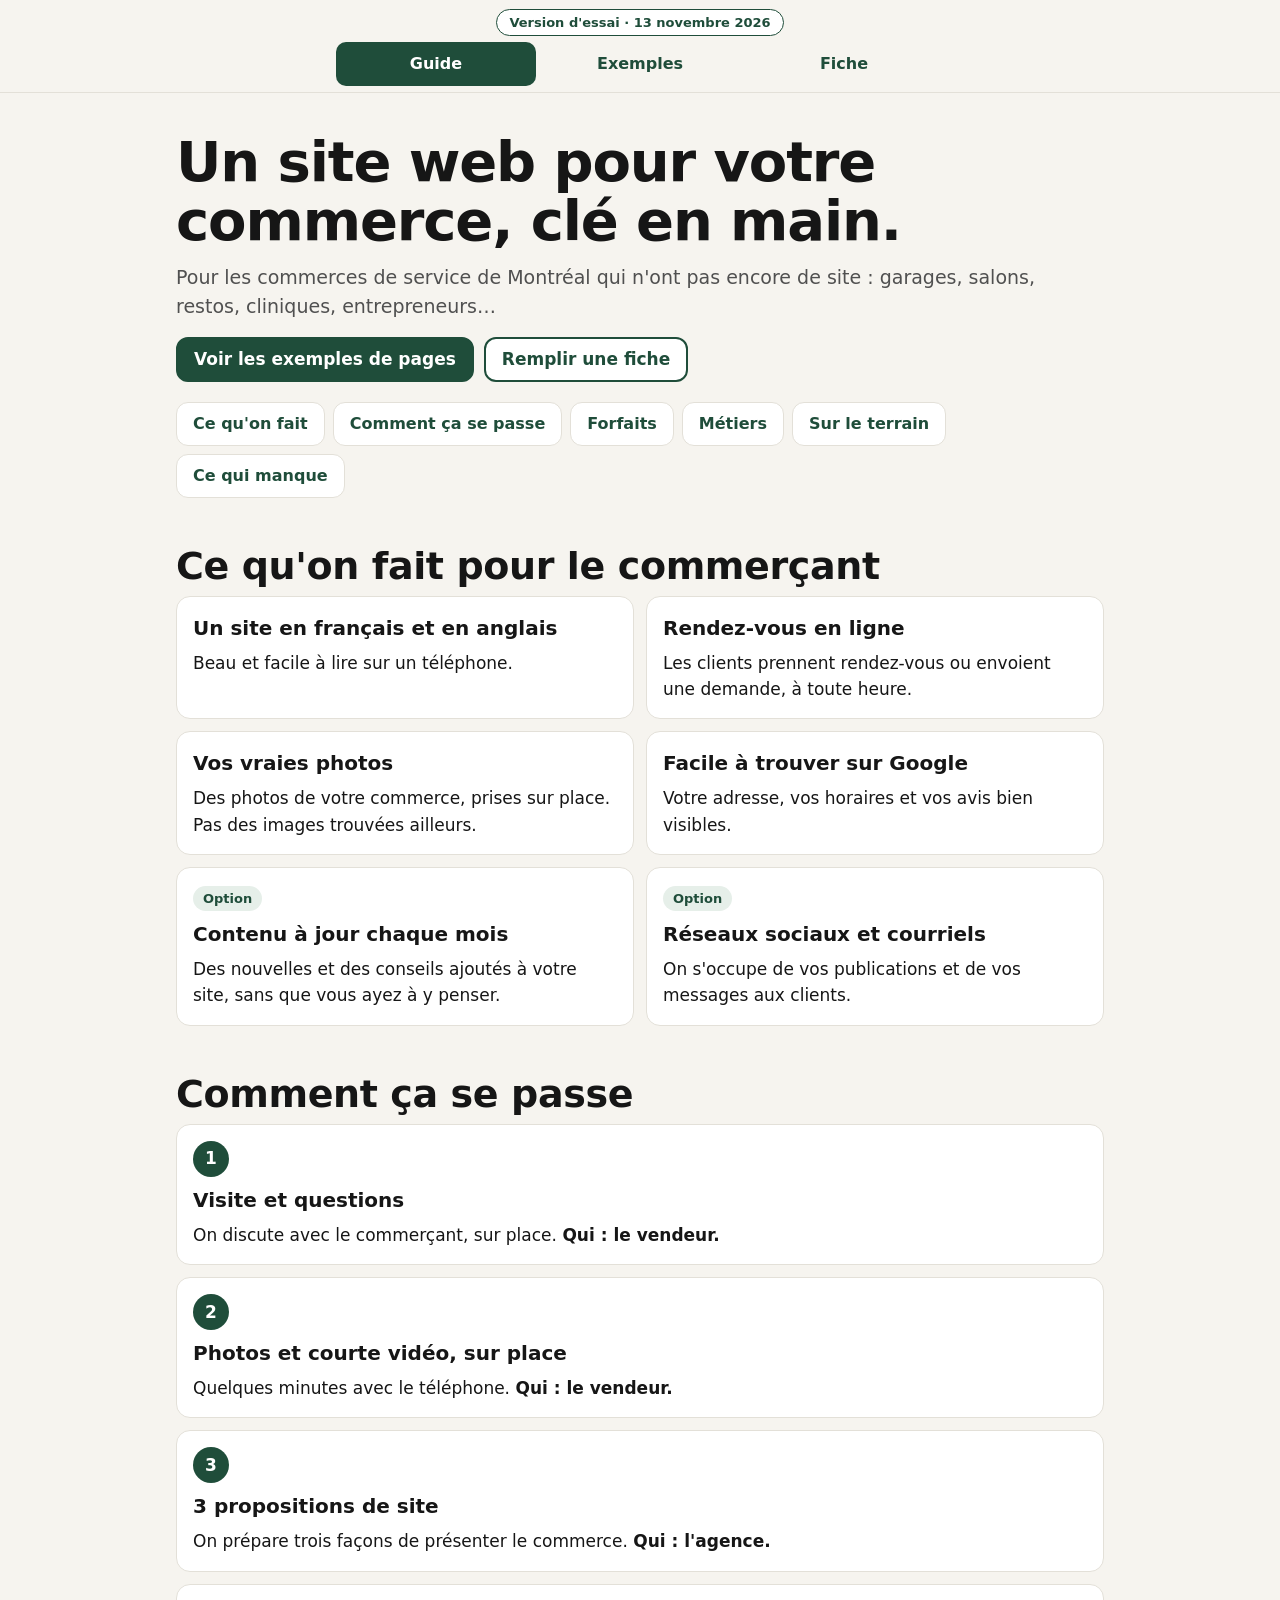
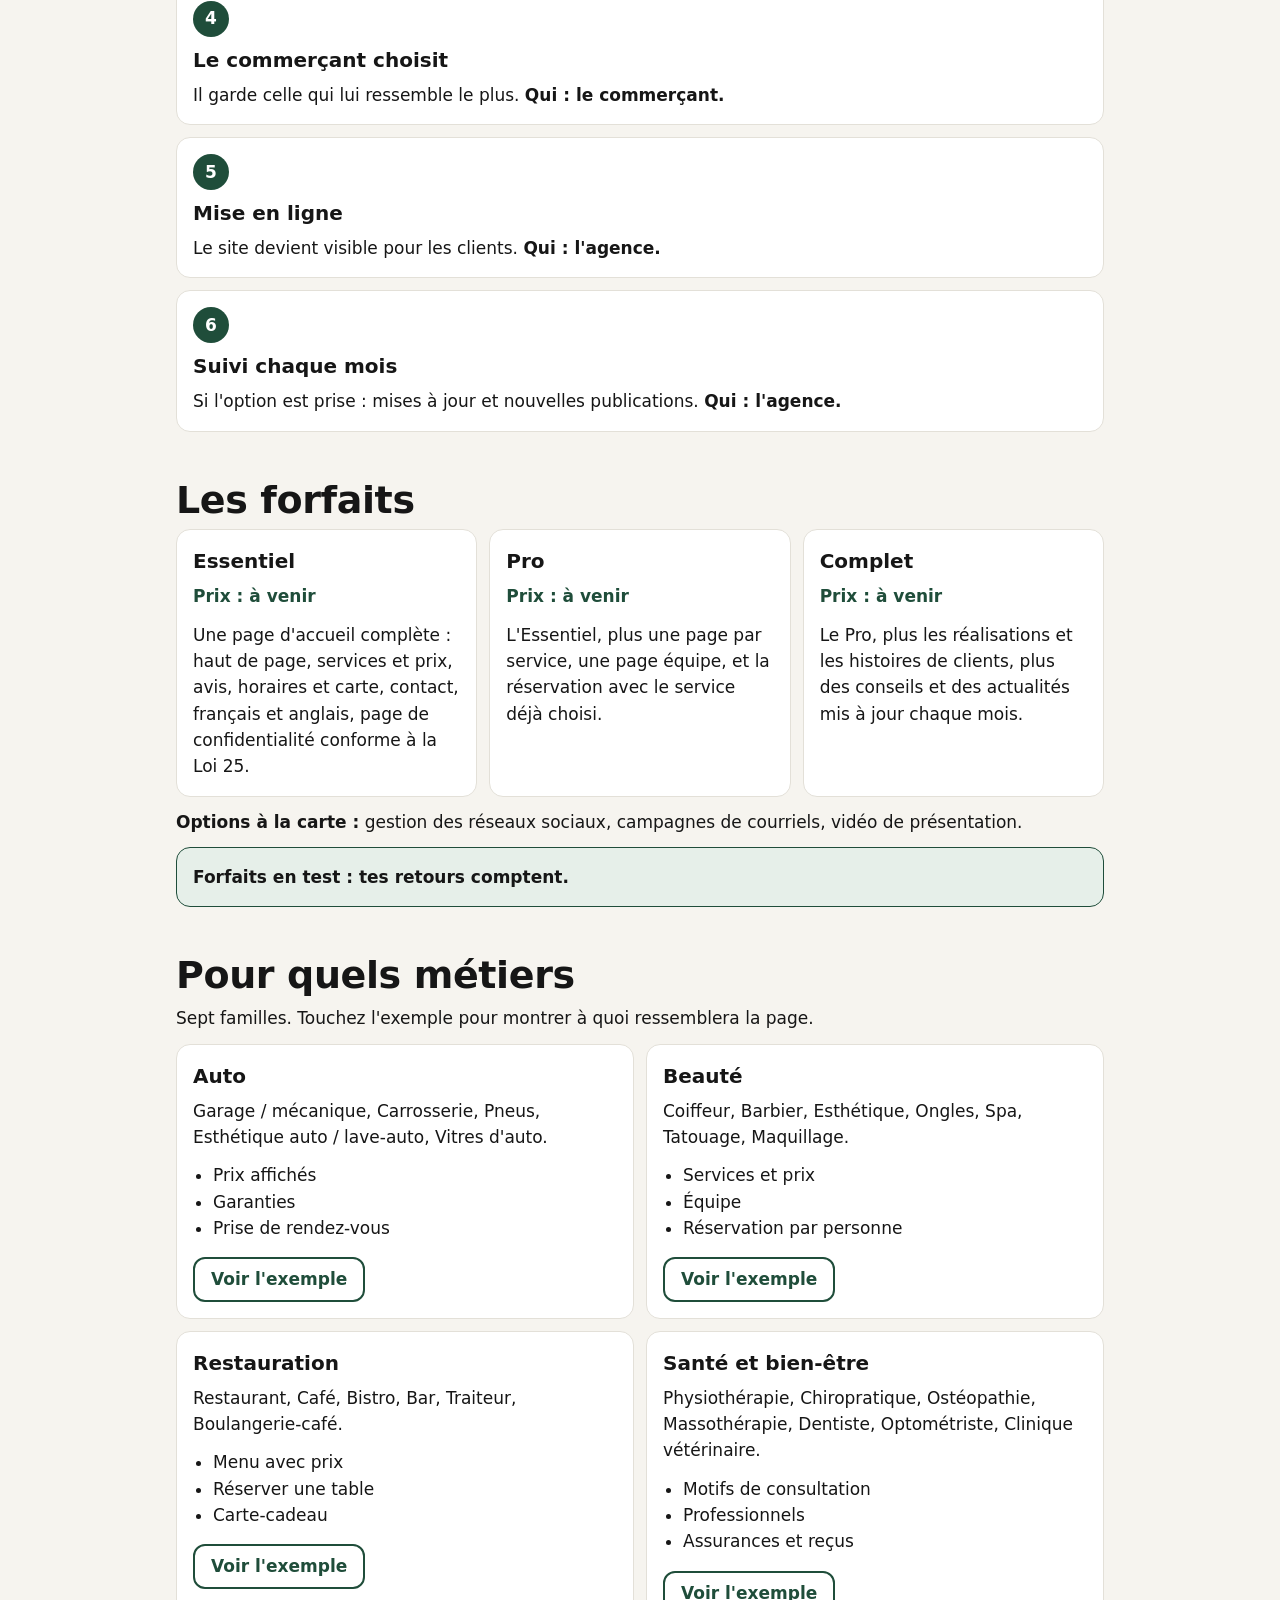
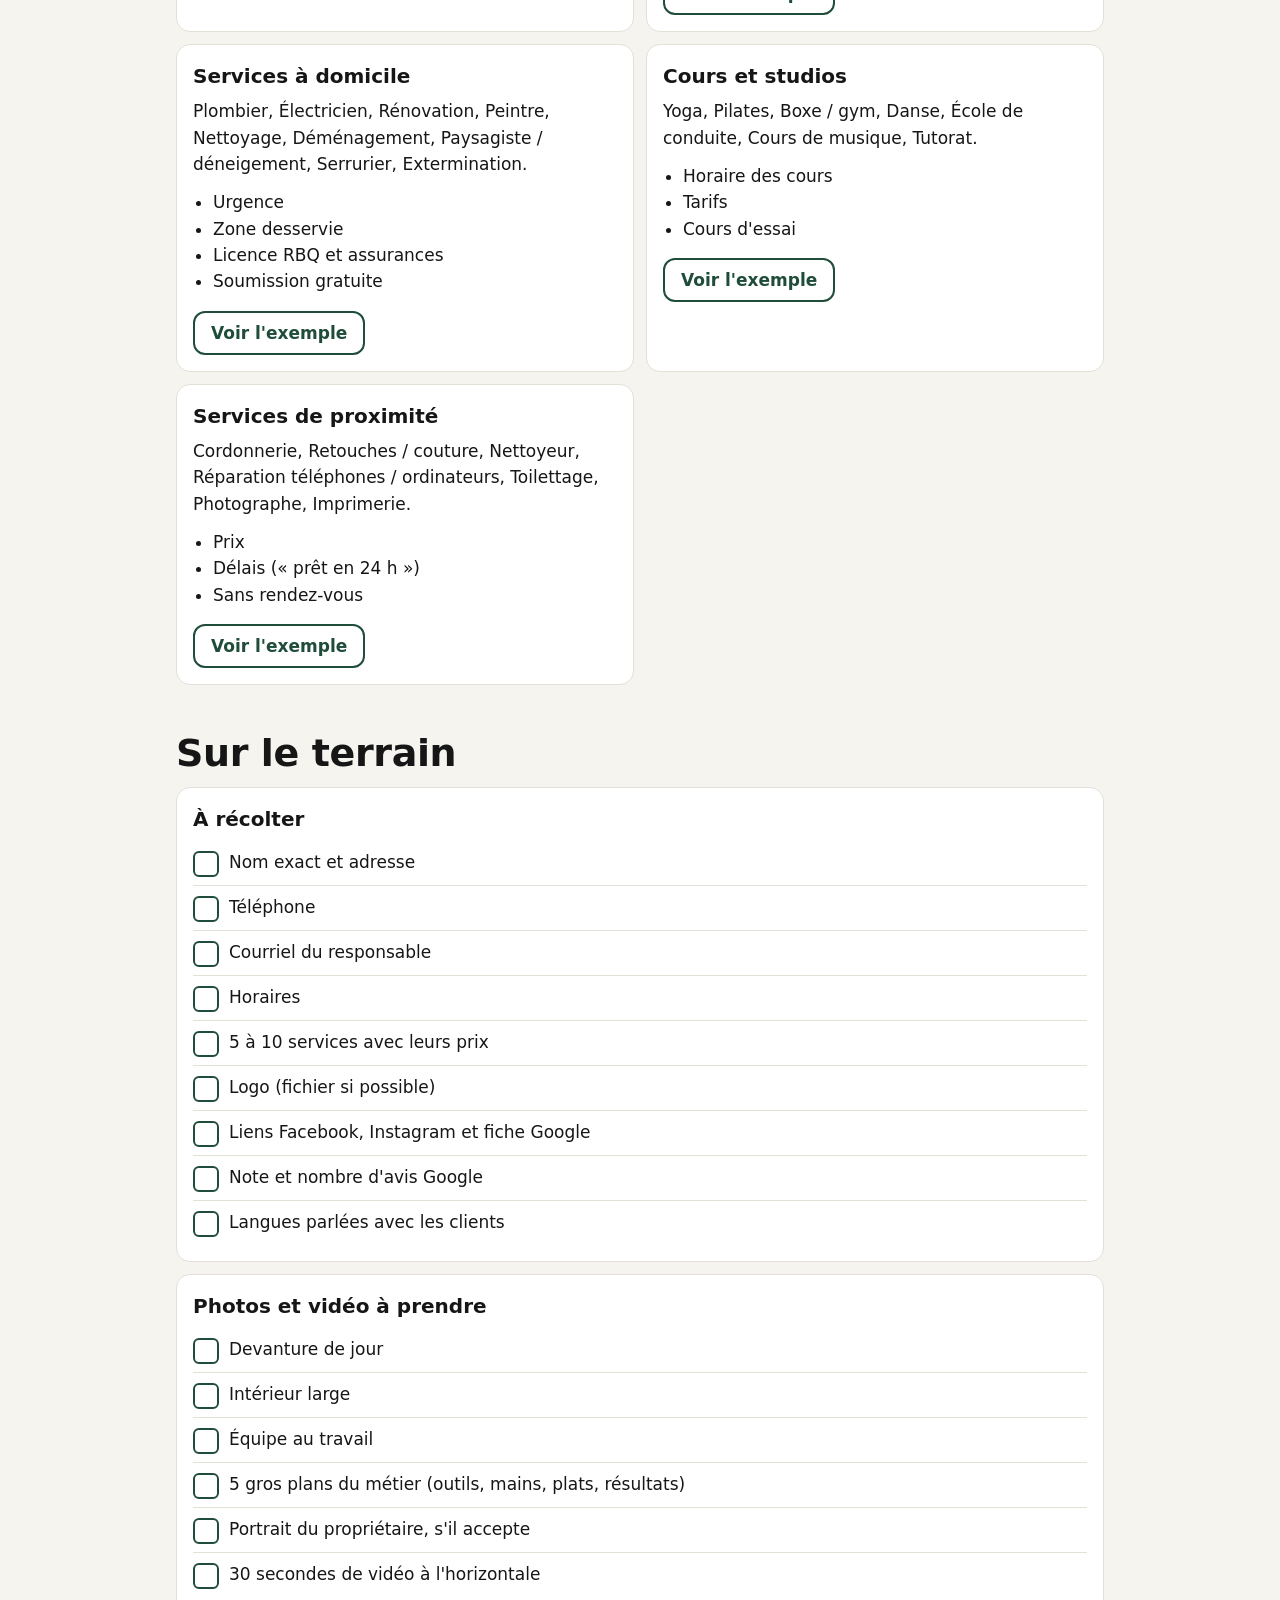
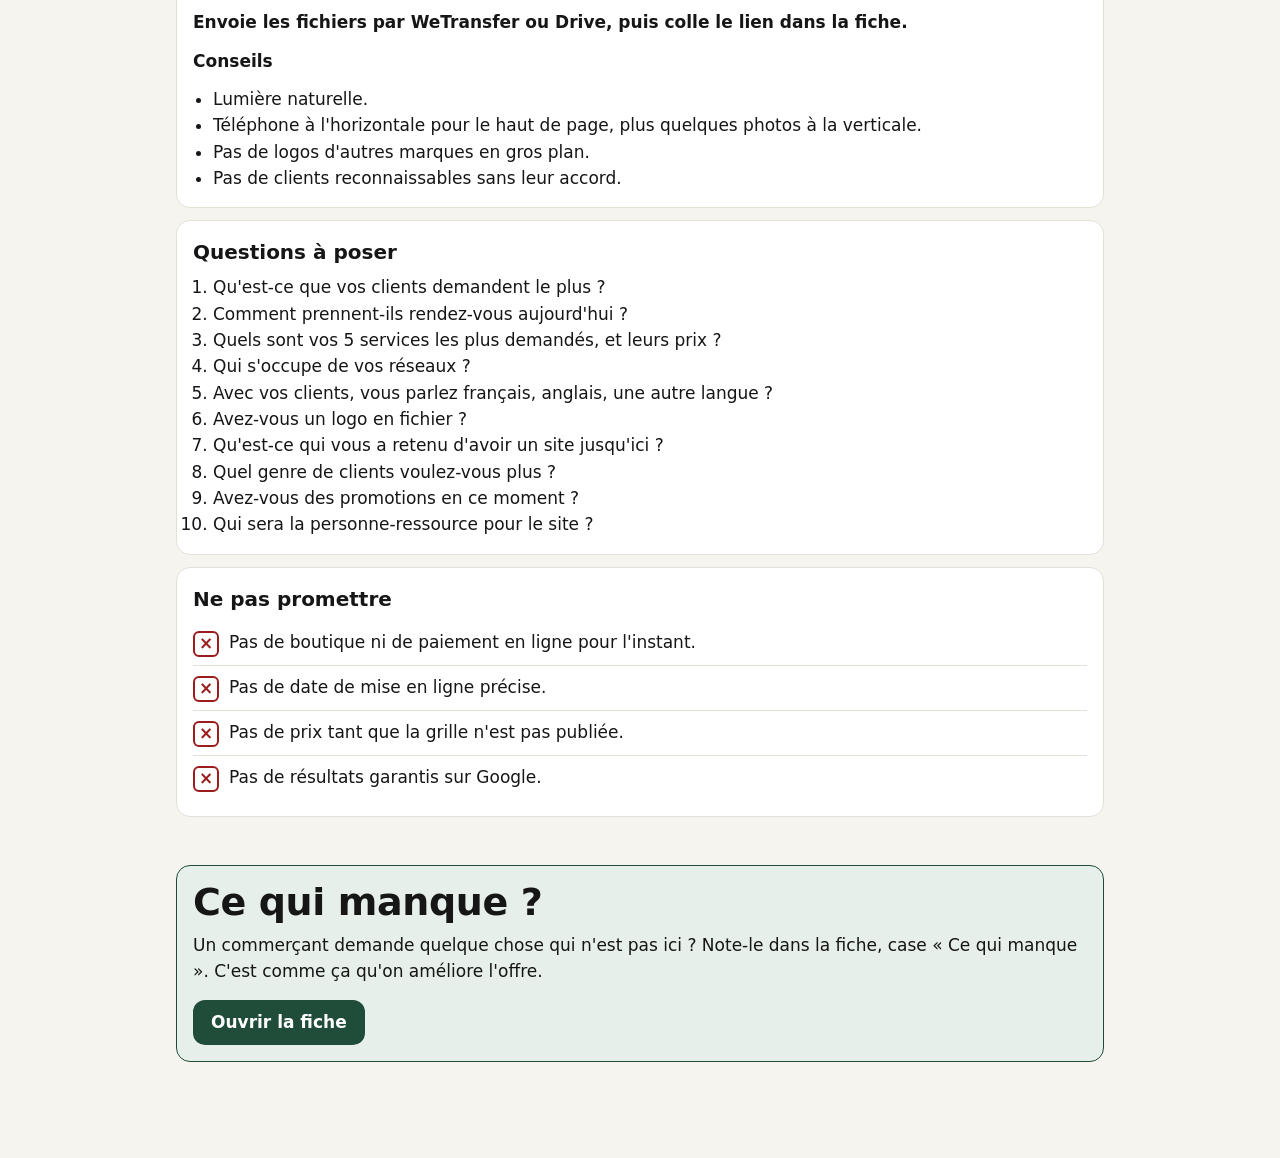
==== index.html @ 521e54ec "Trousse vendeur : guide, 4 modèles d'exemple, fiche terrain Co-Authored-By: Claude Opus 5.5 <noreply" ====
<!doctype html>
<html lang="fr">
<head>
<meta charset="utf-8">
<meta name="viewport" content="width=device-width, initial-scale=1">
<meta name="robots" content="noindex,nofollow">
<title>Guide du vendeur · Sites web pour commerces de service · Montréal</title>
<link rel="stylesheet" href="style.css">
</head>
<body class="pg guide">
<div class="badge-ligne"><span class="badge">Version d'essai · 13 novembre 2026</span></div>
<nav class="barre-site" aria-label="Navigation"><a href="index.html" aria-current="page">Guide</a><a href="exemples.html">Exemples</a><a href="fiche.html">Fiche</a></nav>
<main class="contenu">

<h1>Un site web pour votre commerce, clé en main.</h1>
<p class="lead">Pour les commerces de service de Montréal qui n'ont pas encore de site : garages, salons, restos, cliniques, entrepreneurs…</p>
<div class="boutons">
  <a class="btn" href="exemples.html">Voir les exemples de pages</a>
  <a class="btn clair" href="fiche.html">Remplir une fiche</a>
</div>
<nav class="sommaire" aria-label="Sommaire">
  <a href="#offre">Ce qu'on fait</a><a href="#etapes">Comment ça se passe</a><a href="#forfaits">Forfaits</a><a href="#metiers">Métiers</a><a href="#terrain">Sur le terrain</a><a href="#manque">Ce qui manque</a>
</nav>

<section class="section" id="offre">
  <h2>Ce qu'on fait pour le commerçant</h2>
  <div class="grille deux">
    <div class="carte"><h3>Un site en français et en anglais</h3><p>Beau et facile à lire sur un téléphone.</p></div>
    <div class="carte"><h3>Rendez-vous en ligne</h3><p>Les clients prennent rendez-vous ou envoient une demande, à toute heure.</p></div>
    <div class="carte"><h3>Vos vraies photos</h3><p>Des photos de votre commerce, prises sur place. Pas des images trouvées ailleurs.</p></div>
    <div class="carte"><h3>Facile à trouver sur Google</h3><p>Votre adresse, vos horaires et vos avis bien visibles.</p></div>
    <div class="carte"><span class="etiquette">Option</span><h3>Contenu à jour chaque mois</h3><p>Des nouvelles et des conseils ajoutés à votre site, sans que vous ayez à y penser.</p></div>
    <div class="carte"><span class="etiquette">Option</span><h3>Réseaux sociaux et courriels</h3><p>On s'occupe de vos publications et de vos messages aux clients.</p></div>
  </div>
</section>

<section class="section" id="etapes">
  <h2>Comment ça se passe</h2>
  <div class="grille">
    <div class="carte"><span class="num">1</span><h3>Visite et questions</h3><p>On discute avec le commerçant, sur place. <b>Qui : le vendeur.</b></p></div>
    <div class="carte"><span class="num">2</span><h3>Photos et courte vidéo, sur place</h3><p>Quelques minutes avec le téléphone. <b>Qui : le vendeur.</b></p></div>
    <div class="carte"><span class="num">3</span><h3>3 propositions de site</h3><p>On prépare trois façons de présenter le commerce. <b>Qui : l'agence.</b></p></div>
    <div class="carte"><span class="num">4</span><h3>Le commerçant choisit</h3><p>Il garde celle qui lui ressemble le plus. <b>Qui : le commerçant.</b></p></div>
    <div class="carte"><span class="num">5</span><h3>Mise en ligne</h3><p>Le site devient visible pour les clients. <b>Qui : l'agence.</b></p></div>
    <div class="carte"><span class="num">6</span><h3>Suivi chaque mois</h3><p>Si l'option est prise : mises à jour et nouvelles publications. <b>Qui : l'agence.</b></p></div>
  </div>
</section>

<section class="section" id="forfaits">
  <h2>Les forfaits</h2>
  <div class="grille trois">
    <div class="carte"><h3>Essentiel</h3><p class="prix-avenir">Prix : à venir</p><p>Une page d'accueil complète : haut de page, services et prix, avis, horaires et carte, contact, français et anglais, page de confidentialité conforme à la Loi 25.</p></div>
    <div class="carte"><h3>Pro</h3><p class="prix-avenir">Prix : à venir</p><p>L'Essentiel, plus une page par service, une page équipe, et la réservation avec le service déjà choisi.</p></div>
    <div class="carte"><h3>Complet</h3><p class="prix-avenir">Prix : à venir</p><p>Le Pro, plus les réalisations et les histoires de clients, plus des conseils et des actualités mis à jour chaque mois.</p></div>
  </div>
  <p style="margin-top:12px"><b>Options à la carte :</b> gestion des réseaux sociaux, campagnes de courriels, vidéo de présentation.</p>
  <p class="note"><b>Forfaits en test : tes retours comptent.</b></p>
</section>

<section class="section" id="metiers">
  <h2>Pour quels métiers</h2>
  <p>Sept familles. Touchez l'exemple pour montrer à quoi ressemblera la page.</p>
  <div class="grille deux">
    <div class="carte"><h3>Auto</h3><p>Garage / mécanique, Carrosserie, Pneus, Esthétique auto / lave-auto, Vitres d'auto.</p><ul class="liste"><li>Prix affichés</li><li>Garanties</li><li>Prise de rendez-vous</li></ul><div class="boutons"><a class="btn clair" href="exemples.html">Voir l'exemple</a></div></div>
    <div class="carte"><h3>Beauté</h3><p>Coiffeur, Barbier, Esthétique, Ongles, Spa, Tatouage, Maquillage.</p><ul class="liste"><li>Services et prix</li><li>Équipe</li><li>Réservation par personne</li></ul><div class="boutons"><a class="btn clair" href="exemples.html">Voir l'exemple</a></div></div>
    <div class="carte"><h3>Restauration</h3><p>Restaurant, Café, Bistro, Bar, Traiteur, Boulangerie-café.</p><ul class="liste"><li>Menu avec prix</li><li>Réserver une table</li><li>Carte-cadeau</li></ul><div class="boutons"><a class="btn clair" href="exemples.html">Voir l'exemple</a></div></div>
    <div class="carte"><h3>Santé et bien-être</h3><p>Physiothérapie, Chiropratique, Ostéopathie, Massothérapie, Dentiste, Optométriste, Clinique vétérinaire.</p><ul class="liste"><li>Motifs de consultation</li><li>Professionnels</li><li>Assurances et reçus</li></ul><div class="boutons"><a class="btn clair" href="exemples.html">Voir l'exemple</a></div></div>
    <div class="carte"><h3>Services à domicile</h3><p>Plombier, Électricien, Rénovation, Peintre, Nettoyage, Déménagement, Paysagiste / déneigement, Serrurier, Extermination.</p><ul class="liste"><li>Urgence</li><li>Zone desservie</li><li>Licence RBQ et assurances</li><li>Soumission gratuite</li></ul><div class="boutons"><a class="btn clair" href="exemples.html">Voir l'exemple</a></div></div>
    <div class="carte"><h3>Cours et studios</h3><p>Yoga, Pilates, Boxe / gym, Danse, École de conduite, Cours de musique, Tutorat.</p><ul class="liste"><li>Horaire des cours</li><li>Tarifs</li><li>Cours d'essai</li></ul><div class="boutons"><a class="btn clair" href="exemples.html">Voir l'exemple</a></div></div>
    <div class="carte"><h3>Services de proximité</h3><p>Cordonnerie, Retouches / couture, Nettoyeur, Réparation téléphones / ordinateurs, Toilettage, Photographe, Imprimerie.</p><ul class="liste"><li>Prix</li><li>Délais (« prêt en 24 h »)</li><li>Sans rendez-vous</li></ul><div class="boutons"><a class="btn clair" href="exemples.html">Voir l'exemple</a></div></div>
  </div>
</section>

<section class="section" id="terrain">
  <h2>Sur le terrain</h2>

  <div class="carte" style="margin-top:12px">
    <h3>À récolter</h3>
    <ul class="coches">
      <li>Nom exact et adresse</li>
      <li>Téléphone</li>
      <li>Courriel du responsable</li>
      <li>Horaires</li>
      <li>5 à 10 services avec leurs prix</li>
      <li>Logo (fichier si possible)</li>
      <li>Liens Facebook, Instagram et fiche Google</li>
      <li>Note et nombre d'avis Google</li>
      <li>Langues parlées avec les clients</li>
    </ul>
  </div>

  <div class="carte" style="margin-top:12px">
    <h3>Photos et vidéo à prendre</h3>
    <ul class="coches">
      <li>Devanture de jour</li>
      <li>Intérieur large</li>
      <li>Équipe au travail</li>
      <li>5 gros plans du métier (outils, mains, plats, résultats)</li>
      <li>Portrait du propriétaire, s'il accepte</li>
      <li>30 secondes de vidéo à l'horizontale</li>
    </ul>
    <p style="margin-top:12px"><b>Envoie les fichiers par WeTransfer ou Drive, puis colle le lien dans la fiche.</b></p>
    <p style="margin-top:12px"><b>Conseils</b></p>
    <ul class="liste">
      <li>Lumière naturelle.</li>
      <li>Téléphone à l'horizontale pour le haut de page, plus quelques photos à la verticale.</li>
      <li>Pas de logos d'autres marques en gros plan.</li>
      <li>Pas de clients reconnaissables sans leur accord.</li>
    </ul>
  </div>

  <div class="carte" style="margin-top:12px">
    <h3>Questions à poser</h3>
    <ol class="liste">
      <li>Qu'est-ce que vos clients demandent le plus ?</li>
      <li>Comment prennent-ils rendez-vous aujourd'hui ?</li>
      <li>Quels sont vos 5 services les plus demandés, et leurs prix ?</li>
      <li>Qui s'occupe de vos réseaux ?</li>
      <li>Avec vos clients, vous parlez français, anglais, une autre langue ?</li>
      <li>Avez-vous un logo en fichier ?</li>
      <li>Qu'est-ce qui vous a retenu d'avoir un site jusqu'ici ?</li>
      <li>Quel genre de clients voulez-vous plus ?</li>
      <li>Avez-vous des promotions en ce moment ?</li>
      <li>Qui sera la personne-ressource pour le site ?</li>
    </ol>
  </div>

  <div class="carte" style="margin-top:12px">
    <h3>Ne pas promettre</h3>
    <ul class="coches non">
      <li>Pas de boutique ni de paiement en ligne pour l'instant.</li>
      <li>Pas de date de mise en ligne précise.</li>
      <li>Pas de prix tant que la grille n'est pas publiée.</li>
      <li>Pas de résultats garantis sur Google.</li>
    </ul>
  </div>
</section>

<section class="section" id="manque">
  <div class="note">
    <h2>Ce qui manque ?</h2>
    <p>Un commerçant demande quelque chose qui n'est pas ici ? Note-le dans la fiche, case « Ce qui manque ». C'est comme ça qu'on améliore l'offre.</p>
    <div class="boutons"><a class="btn" href="fiche.html#manque">Ouvrir la fiche</a></div>
  </div>
</section>

</main>
</body>
</html>
---- style.css ----
/* Trousse vendeur : style partagé. Téléphone d'abord. */
:root{--fond:#f6f4ef;--texte:#161616;--carte:#fff;--trait:#e3e0d8;--accent:#1f4d3a;--doux:#505050;--rayon:14px;--erreur:#9b1c1c}
*{box-sizing:border-box}
html{-webkit-text-size-adjust:100%}
body.guide,body.fiche{margin:0;background:var(--fond);color:var(--texte);font:17px/1.55 system-ui,-apple-system,"Segoe UI",Roboto,sans-serif}
[id]{scroll-margin-top:72px}
body.pg a{color:var(--accent)}
.badge-ligne{background:var(--fond);padding:8px 16px 0;text-align:center}
.badge{display:inline-block;font:600 13px/1 system-ui,-apple-system,"Segoe UI",Roboto,sans-serif;color:var(--accent);border:1px solid var(--accent);border-radius:999px;padding:6px 12px;background:#fff}
.barre-site{justify-content:center;position:sticky;top:0;z-index:50;display:flex;gap:4px;padding:6px 12px;background:var(--fond);border-bottom:1px solid var(--trait);font:600 16px/1 system-ui,-apple-system,"Segoe UI",Roboto,sans-serif}
.barre-site a{flex:1;max-width:200px;min-height:44px;display:flex;align-items:center;justify-content:center;border-radius:10px;color:var(--texte);text-decoration:none}
.barre-site a[aria-current]{background:var(--accent);color:#fff}
.reco{display:inline-block;vertical-align:middle;background:var(--accent);color:#fff;font:600 12px/1 system-ui,sans-serif;padding:5px 9px;border-radius:999px;margin-left:6px;text-transform:none;letter-spacing:0}
.contenu{max-width:960px;margin:0 auto;padding:16px 16px 96px}
body.pg .contenu h1{
font-size:clamp(34px,9vw,56px);line-height:1.05;font-weight:900;letter-spacing:-.02em;margin:16px 0 12px}
body.pg .contenu h2{
font-size:clamp(26px,6.5vw,38px);line-height:1.1;font-weight:900;letter-spacing:-.01em;margin:0 0 8px}
body.pg .contenu h3{
font-size:20px;font-weight:800;margin:0 0 6px}
body.pg .contenu p{
margin:0 0 12px}
body.pg .section{
margin-top:48px}
body.pg .lead{
font-size:19px;color:var(--doux)}
body.pg .sommaire{
display:flex;flex-wrap:wrap;gap:8px;margin:20px 0 0}
body.pg .sommaire a,body.pg .btn{
min-height:44px;display:inline-flex;align-items:center;justify-content:center;padding:10px 16px;border-radius:12px;font-weight:700;font-size:17px;line-height:1.2;text-decoration:none}
body.pg .sommaire a{
background:#fff;border:1px solid var(--trait);color:var(--accent);font-size:16px}
body.pg .btn{
background:var(--accent);color:#fff;border:2px solid var(--accent);cursor:pointer;font-family:inherit}
body.pg .btn.clair{
background:#fff;color:var(--accent)}
body.pg .boutons{
display:flex;flex-wrap:wrap;gap:10px;margin-top:16px}
body.pg .grille{
display:grid;gap:12px;grid-template-columns:1fr}
body.pg .carte{
background:var(--carte);border:1px solid var(--trait);border-radius:var(--rayon);padding:16px}
body.pg .carte p:last-child{
margin-bottom:0}
body.pg .etiquette{
display:inline-block;font:700 13px/1 system-ui,sans-serif;color:var(--accent);background:#e6efe9;border-radius:999px;padding:6px 10px;margin-bottom:8px}
body.pg .num{
display:inline-flex;align-items:center;justify-content:center;width:36px;height:36px;border-radius:50%;background:var(--accent);color:#fff;font-weight:800;margin-bottom:8px}
body.pg .liste{
margin:0;padding-left:20px}
body.pg .coches{
list-style:none;margin:0;padding:0}
body.pg .coches li{
display:flex;gap:10px;align-items:flex-start;padding:8px 0;border-bottom:1px solid var(--trait)}
body.pg .coches li:last-child{
border:0}
body.pg .coches li::before{
content:"";flex:none;width:22px;height:22px;margin-top:2px;border:2px solid var(--accent);border-radius:6px;background:#fff}
body.pg .non li::before{
content:"\00d7";display:flex;align-items:center;justify-content:center;border-color:var(--erreur);color:var(--erreur);font-weight:800;line-height:1}
body.pg .prix-avenir{
font-weight:800;color:var(--accent)}
body.pg .note{
background:#e6efe9;border:1px solid var(--accent);border-radius:var(--rayon);padding:16px}
@media (min-width:760px){
body.pg .grille.deux,body.pg .grille.trois{
grid-template-columns:repeat(2,1fr)}
body.pg .grille.trois{
grid-template-columns:repeat(3,1fr)}
body.pg .contenu{
padding-top:24px}

}
body.pg /* Fiche */
.fiche fieldset{
border:0;margin:0 0 20px;padding:0}
body.fiche .carte{
margin-bottom:16px}
body.fiche label,body.fiche legend{
display:block;font-weight:700;margin:14px 0 6px;padding:0}
body.fiche legend{
font-size:22px;font-weight:900;margin:0 0 4px}
body.fiche input[type=text],body.fiche input[type=tel],body.fiche input[type=email],body.fiche input[type=time],body.fiche input[type=number],body.fiche select,body.fiche textarea{
width:100%;min-height:48px;padding:10px 12px;font:inherit;color:var(--texte);background:#fff;border:1.5px solid #8a867b;border-radius:10px}
body.fiche textarea{
min-height:110px;resize:vertical}
body.fiche input:focus,body.fiche select:focus,body.fiche textarea:focus,body.pg .btn:focus-visible,body.pg a:focus-visible{
outline:3px solid var(--accent);outline-offset:2px}
body.pg .choix{
display:flex;flex-wrap:wrap;gap:8px}
body.pg .choix label{
display:inline-flex;align-items:center;gap:8px;min-height:44px;margin:0;padding:8px 14px;background:#fff;border:1.5px solid #8a867b;border-radius:10px;font-weight:600;cursor:pointer}
body.pg .choix input{
width:22px;height:22px;accent-color:var(--accent);flex:none}
body.pg .choix.bloc{
flex-direction:column}
body.pg .choix.bloc label{
align-items:flex-start}
body.pg .choix small{
display:block;font-weight:400;color:var(--doux)}
body.pg .aide{
color:var(--doux);font-size:15px;margin:4px 0 0}
body.pg .erreur{
color:var(--erreur);font-weight:700;font-size:15px;margin:4px 0 0}
body.pg .invalide{
border-color:var(--erreur)!important}
body.pg .ligne-service{
display:grid;grid-template-columns:1fr 1fr;gap:8px;padding:12px;margin-bottom:10px;border:1px solid var(--trait);border-radius:10px;background:#faf9f6}
body.pg .ligne-service .nom{
grid-column:1/-1}
body.pg .ligne-service .btn{
grid-column:1/-1}
body.pg .jour{
display:grid;grid-template-columns:90px 1fr 1fr;gap:8px;align-items:center;padding:8px 0;border-bottom:1px solid var(--trait)}
body.pg .jour b{
grid-column:1/-1}
body.pg .jour .ferme{
grid-column:1/-1;display:inline-flex;gap:8px;align-items:center;min-height:44px;font-weight:600}
body.pg .jour .ferme input{
width:22px;height:22px;accent-color:var(--accent)}
body.pg .jour{
grid-template-columns:1fr 1fr}
body.pg .manque{
border:3px solid var(--accent);background:#e6efe9}
body.pg .manque legend{
color:var(--accent)}
body.pg .barre-actions{
position:fixed;left:0;right:0;bottom:0;z-index:40;background:var(--fond);border-top:1px solid var(--trait);padding:8px 12px calc(8px + env(safe-area-inset-bottom));display:flex;gap:8px;justify-content:center}
body.pg .barre-actions .btn{
flex:1;max-width:240px;padding:10px 8px;font-size:16px}
body.pg .btn.sec{
background:#fff;color:var(--accent)}
body.pg .btn.danger{
background:#fff;color:var(--erreur);border-color:var(--erreur)}
body.pg .statut{
min-height:24px;font-weight:700;color:var(--accent)}
body.fiche .contenu{
padding-bottom:150px}
@media (prefers-reduced-motion:reduce){
body.pg *{
animation:none!important;transition:none!important;scroll-behavior:auto!important}
}
@media (max-width:600px){
body.pg .barre-actions{display:grid;grid-template-columns:1fr 1fr}
body.pg .barre-actions .btn{max-width:none}
body.fiche .contenu{padding-bottom:190px}
}
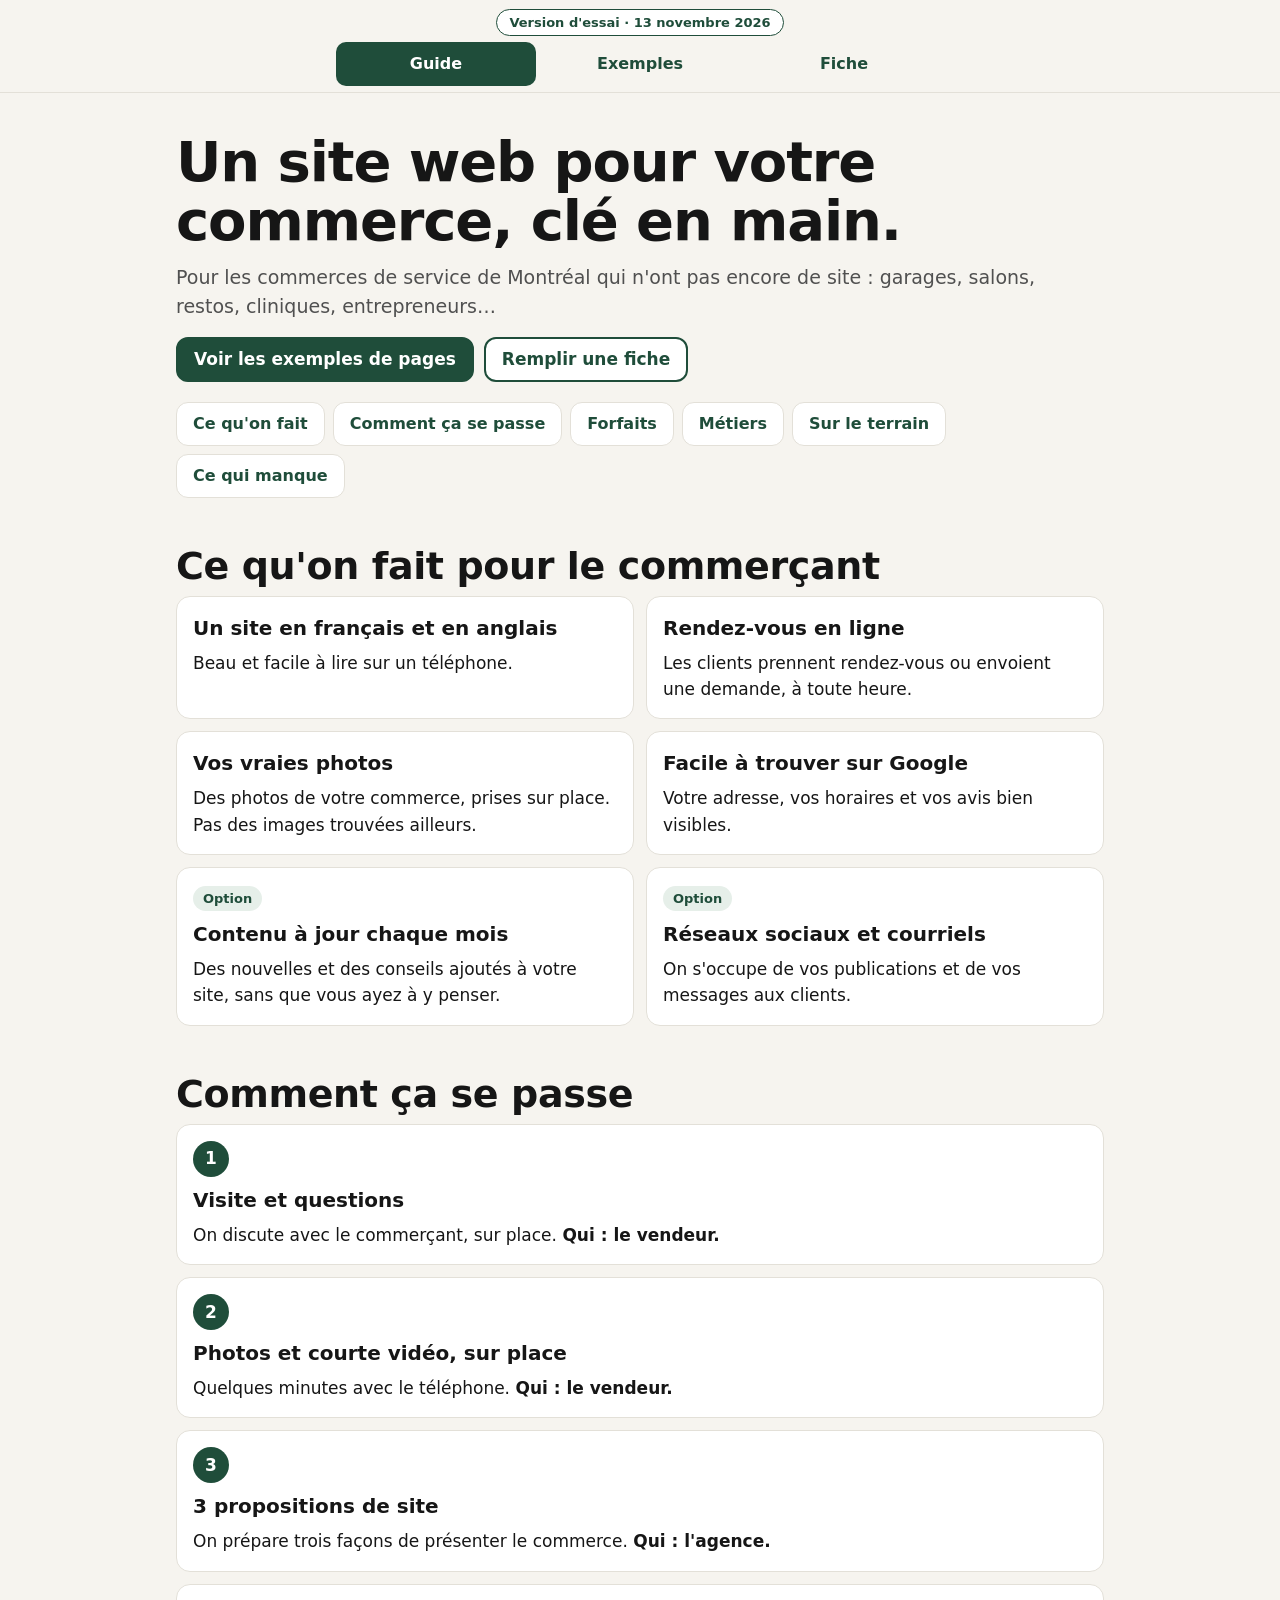
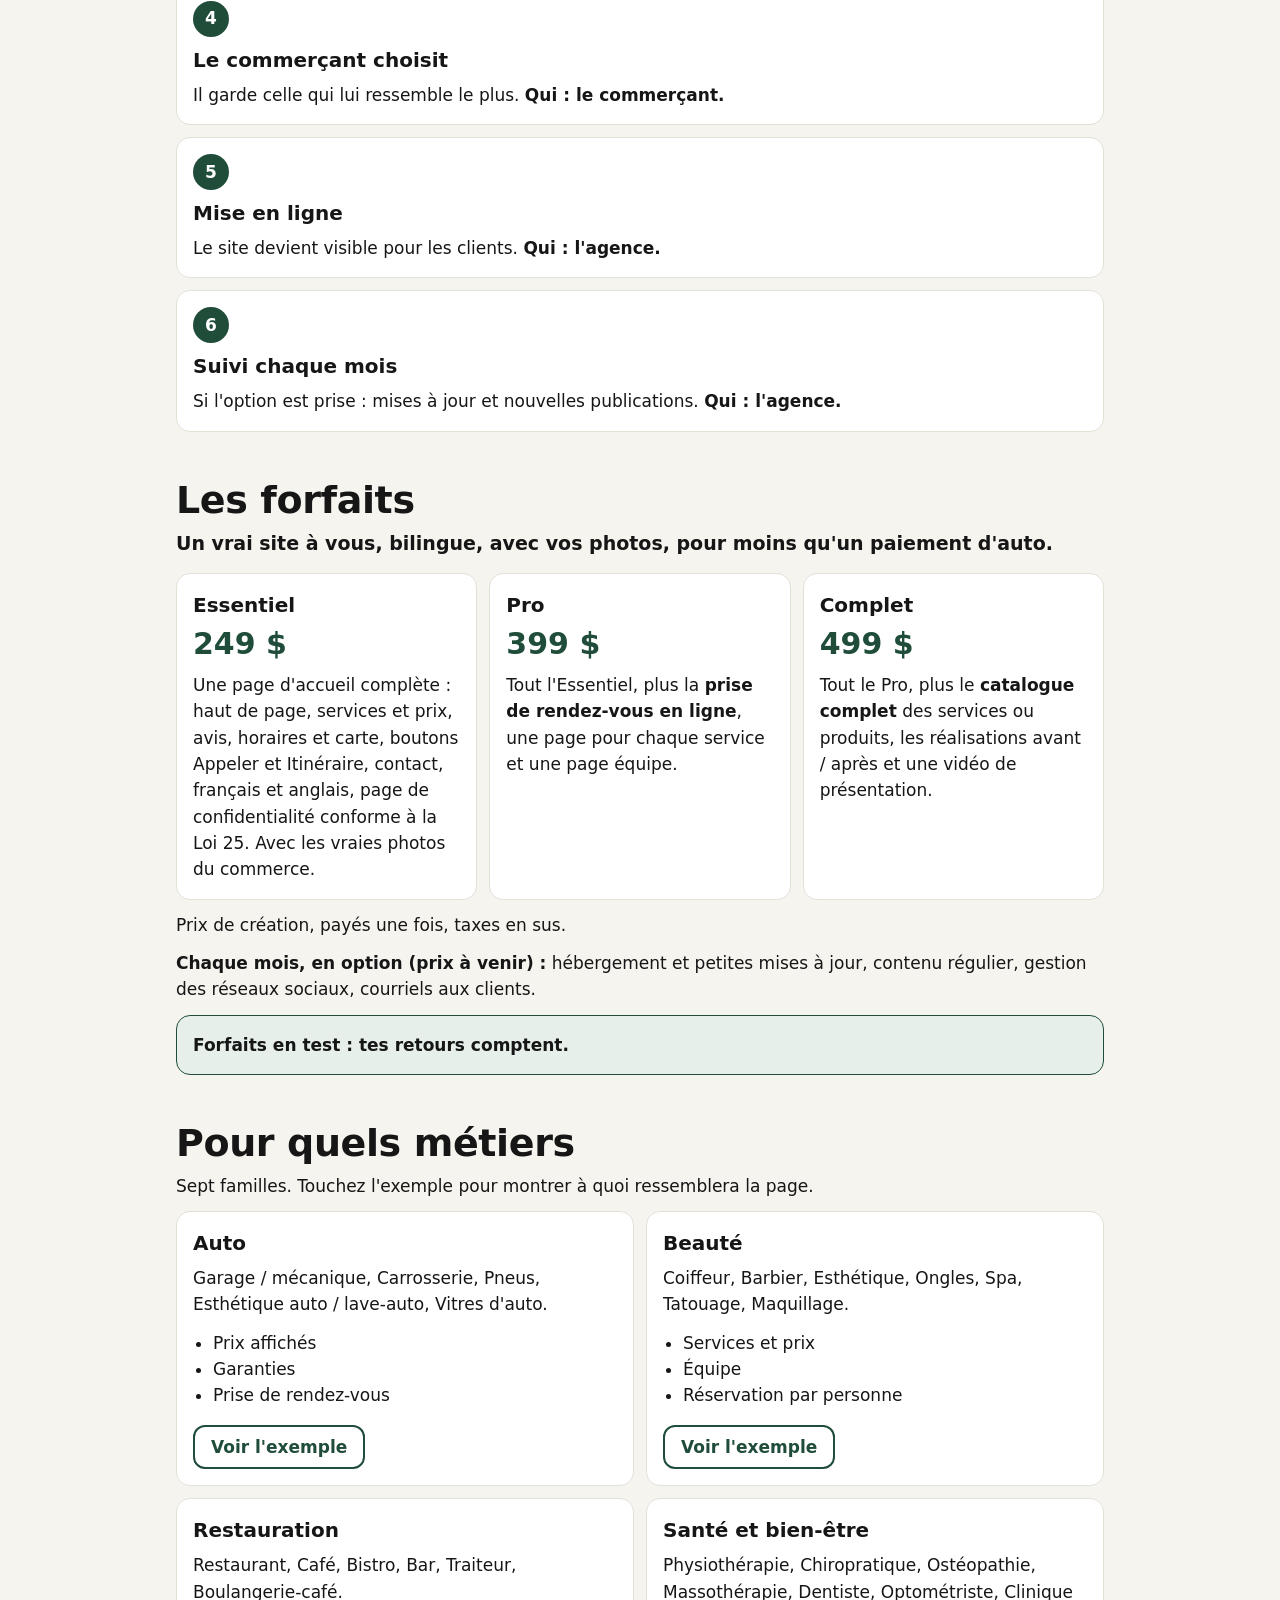
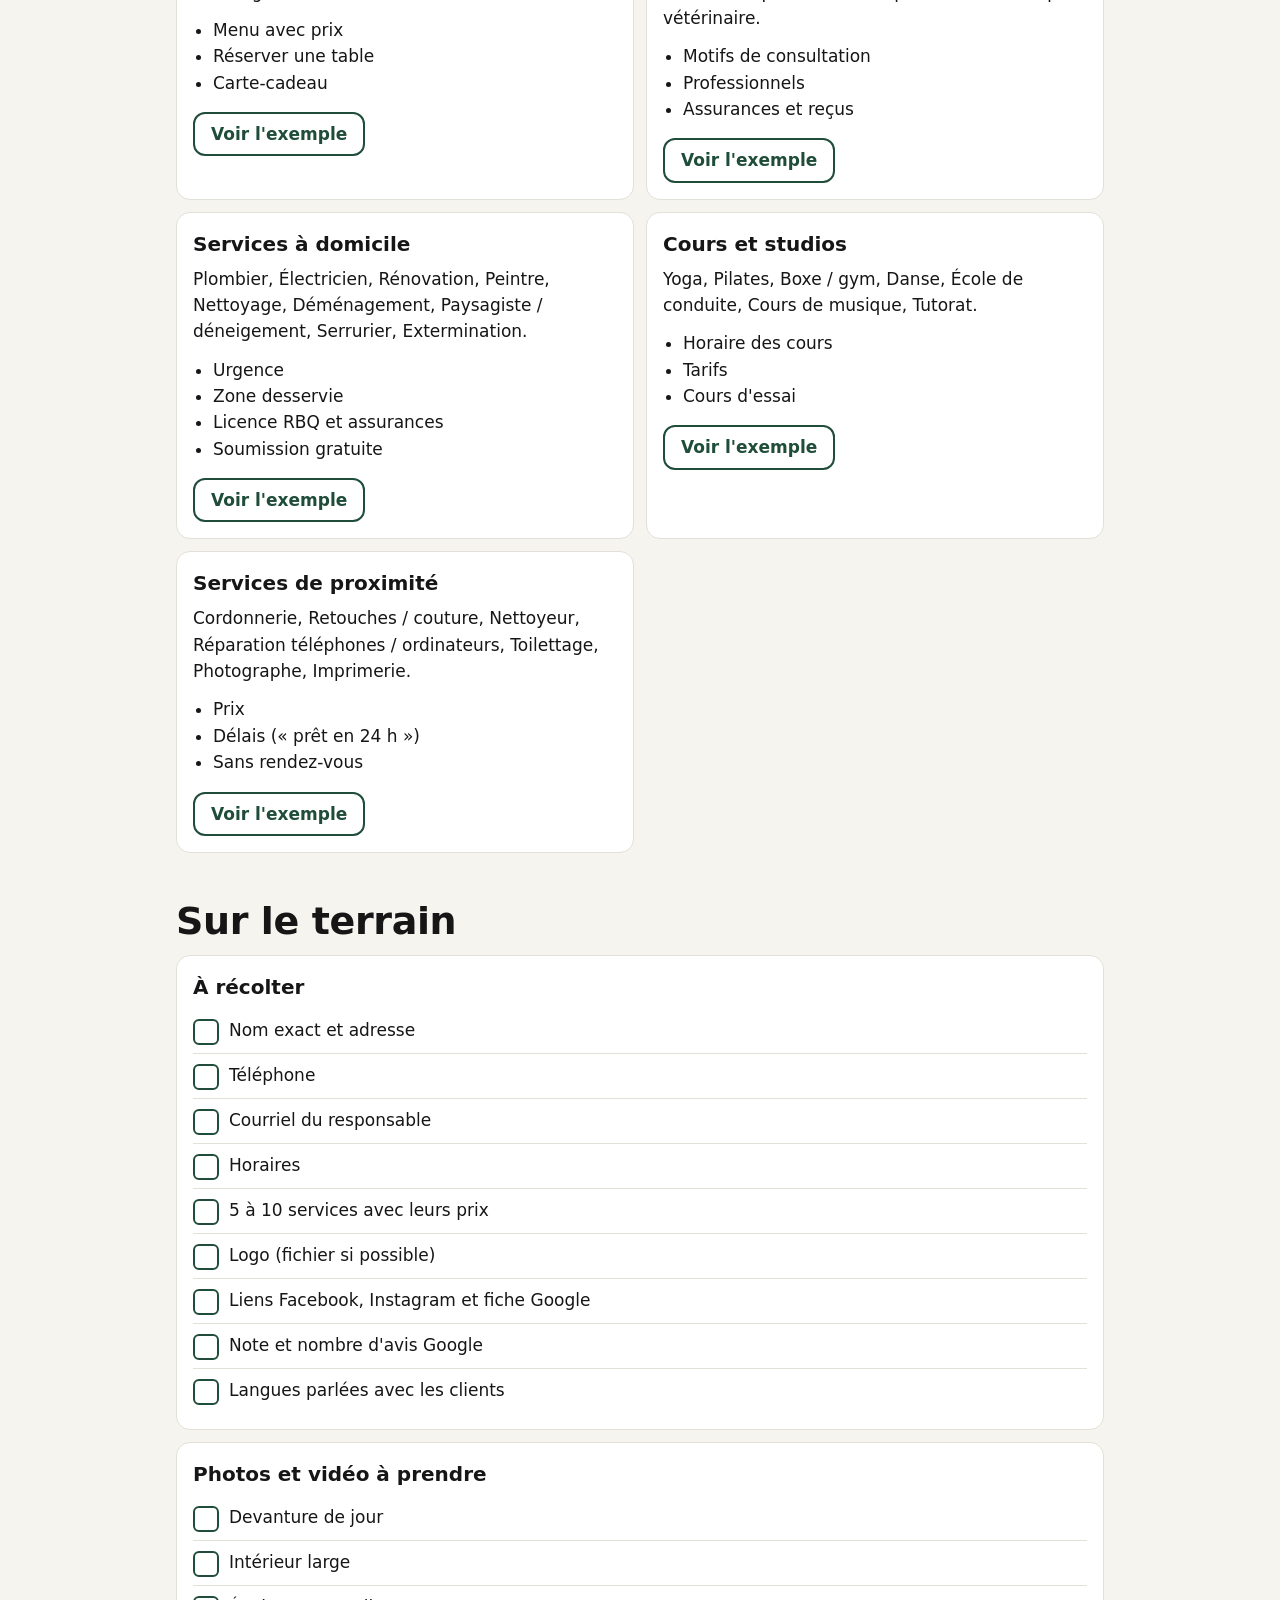
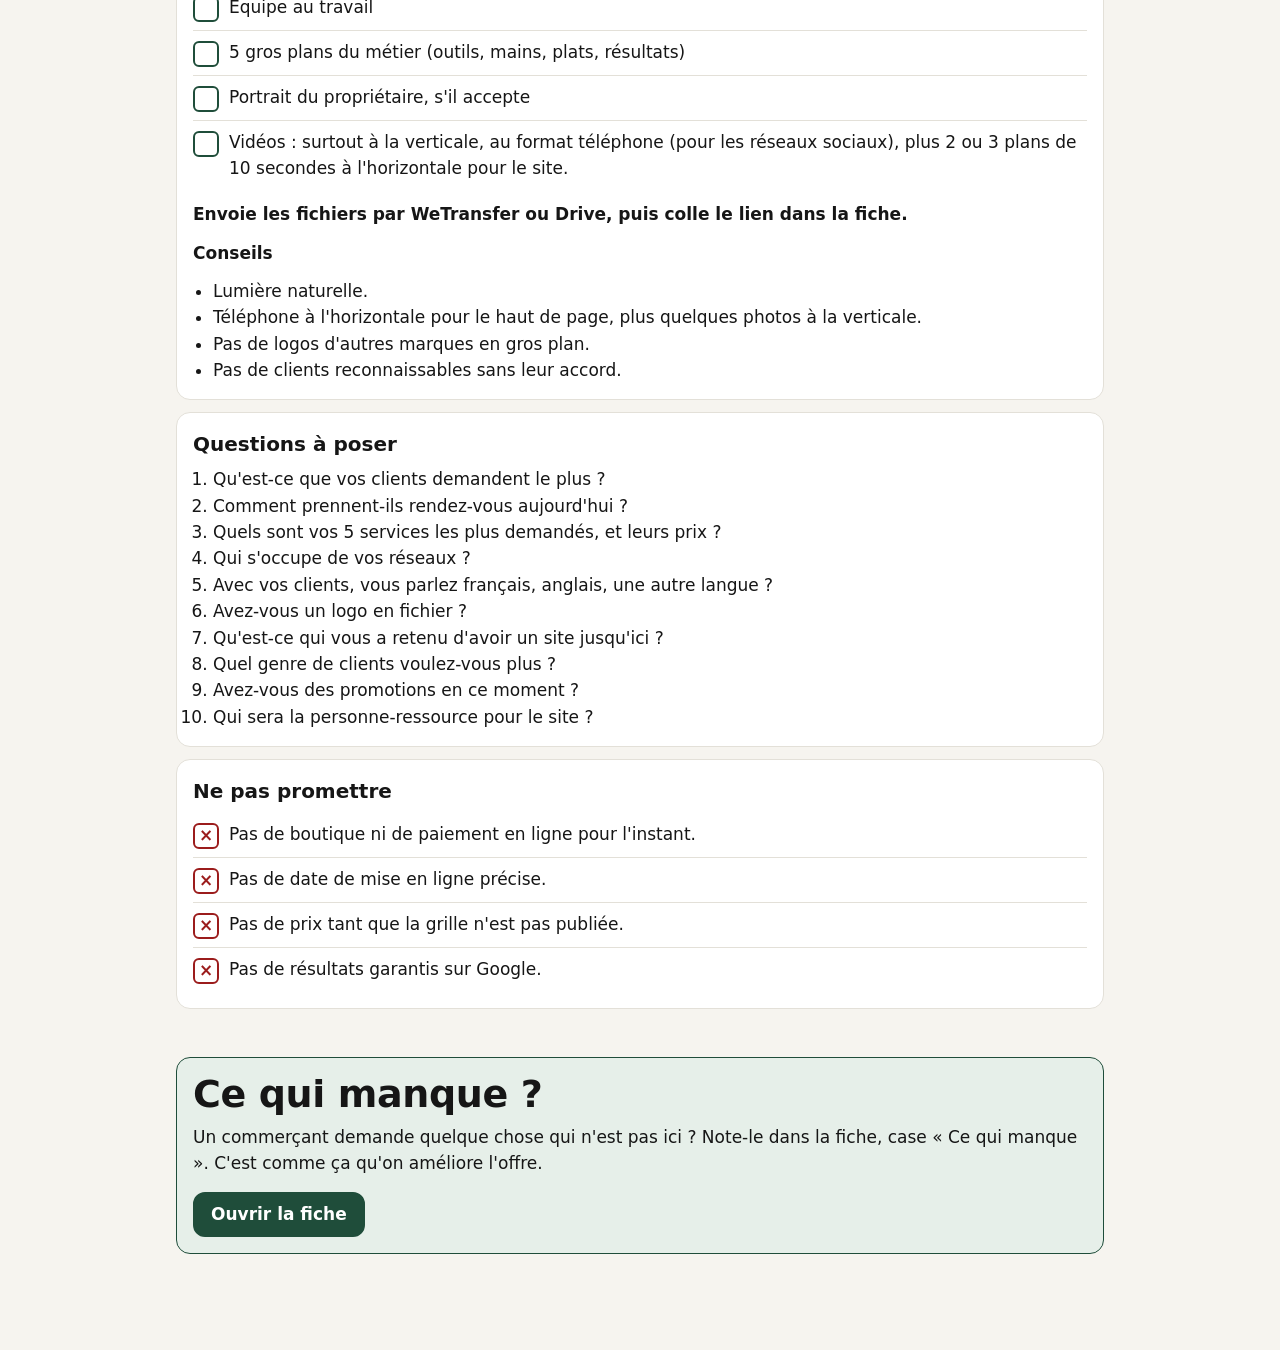
==== commit 824ce5a6: "Grille 249 / 399 / 499 \$, fiche rapide, consigne vidéo Co-Authored-By: Claude Opus 5.5 <noreply@ant" ====
--- a/index.html
+++ b/index.html
@@ -48,12 +48,14 @@
 
 <section class="section" id="forfaits">
   <h2>Les forfaits</h2>
+  <p style="font-size:19px;font-weight:700;margin-bottom:14px">Un vrai site à vous, bilingue, avec vos photos, pour moins qu'un paiement d'auto.</p>
   <div class="grille trois">
-    <div class="carte"><h3>Essentiel</h3><p class="prix-avenir">Prix : à venir</p><p>Une page d'accueil complète : haut de page, services et prix, avis, horaires et carte, contact, français et anglais, page de confidentialité conforme à la Loi 25.</p></div>
-    <div class="carte"><h3>Pro</h3><p class="prix-avenir">Prix : à venir</p><p>L'Essentiel, plus une page par service, une page équipe, et la réservation avec le service déjà choisi.</p></div>
-    <div class="carte"><h3>Complet</h3><p class="prix-avenir">Prix : à venir</p><p>Le Pro, plus les réalisations et les histoires de clients, plus des conseils et des actualités mis à jour chaque mois.</p></div>
+    <div class="carte"><h3>Essentiel</h3><p style="font-size:30px;font-weight:800;line-height:1.1;color:var(--accent,#1f4d3a)">249 $</p><p>Une page d'accueil complète : haut de page, services et prix, avis, horaires et carte, boutons Appeler et Itinéraire, contact, français et anglais, page de confidentialité conforme à la Loi 25. Avec les vraies photos du commerce.</p></div>
+    <div class="carte"><h3>Pro</h3><p style="font-size:30px;font-weight:800;line-height:1.1;color:var(--accent,#1f4d3a)">399 $</p><p>Tout l'Essentiel, plus la <b>prise de rendez-vous en ligne</b>, une page pour chaque service et une page équipe.</p></div>
+    <div class="carte"><h3>Complet</h3><p style="font-size:30px;font-weight:800;line-height:1.1;color:var(--accent,#1f4d3a)">499 $</p><p>Tout le Pro, plus le <b>catalogue complet</b> des services ou produits, les réalisations avant / après et une vidéo de présentation.</p></div>
   </div>
-  <p style="margin-top:12px"><b>Options à la carte :</b> gestion des réseaux sociaux, campagnes de courriels, vidéo de présentation.</p>
+  <p style="margin-top:12px">Prix de création, payés une fois, taxes en sus.</p>
+  <p style="margin-top:8px"><b>Chaque mois, en option (prix à venir) :</b> hébergement et petites mises à jour, contenu régulier, gestion des réseaux sociaux, courriels aux clients.</p>
   <p class="note"><b>Forfaits en test : tes retours comptent.</b></p>
 </section>
 
@@ -97,7 +99,7 @@
       <li>Équipe au travail</li>
       <li>5 gros plans du métier (outils, mains, plats, résultats)</li>
       <li>Portrait du propriétaire, s'il accepte</li>
-      <li>30 secondes de vidéo à l'horizontale</li>
+      <li>Vidéos : surtout à la verticale, au format téléphone (pour les réseaux sociaux), plus 2 ou 3 plans de 10 secondes à l'horizontale pour le site.</li>
     </ul>
     <p style="margin-top:12px"><b>Envoie les fichiers par WeTransfer ou Drive, puis colle le lien dans la fiche.</b></p>
     <p style="margin-top:12px"><b>Conseils</b></p>
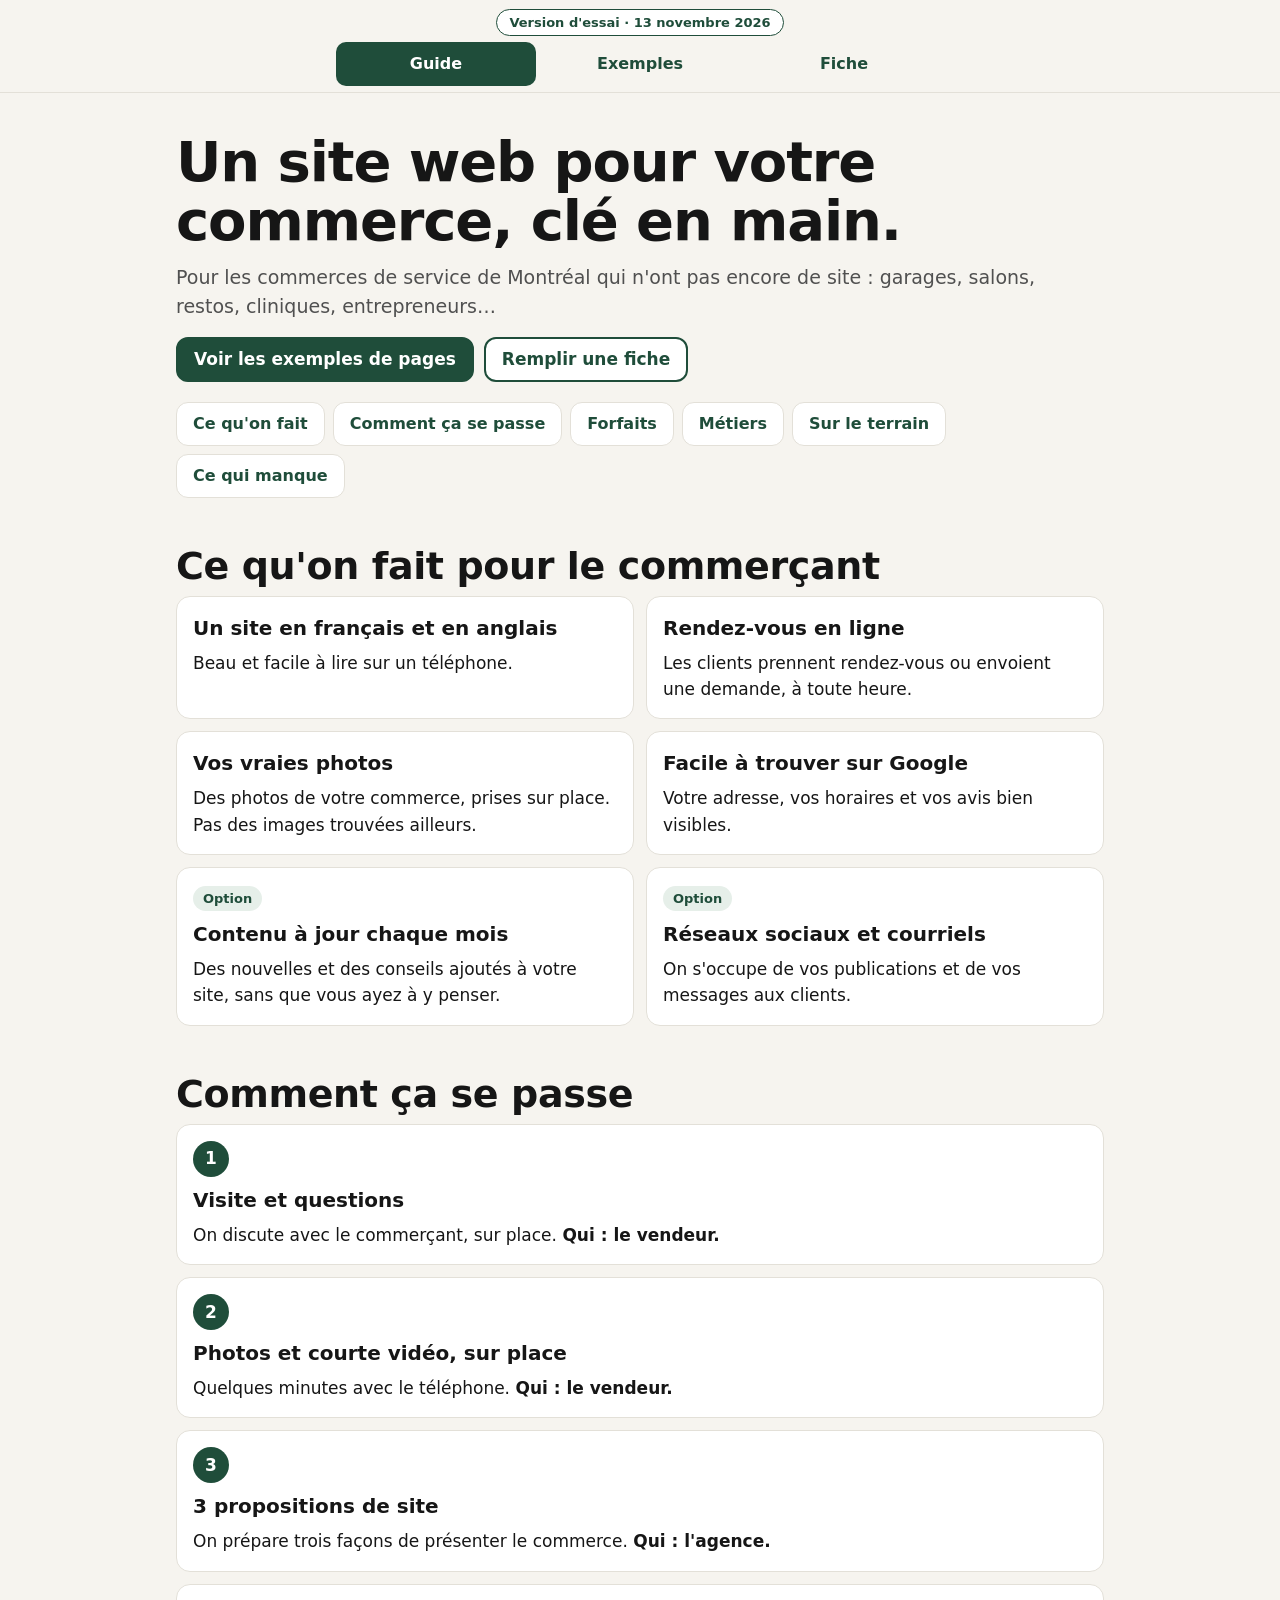
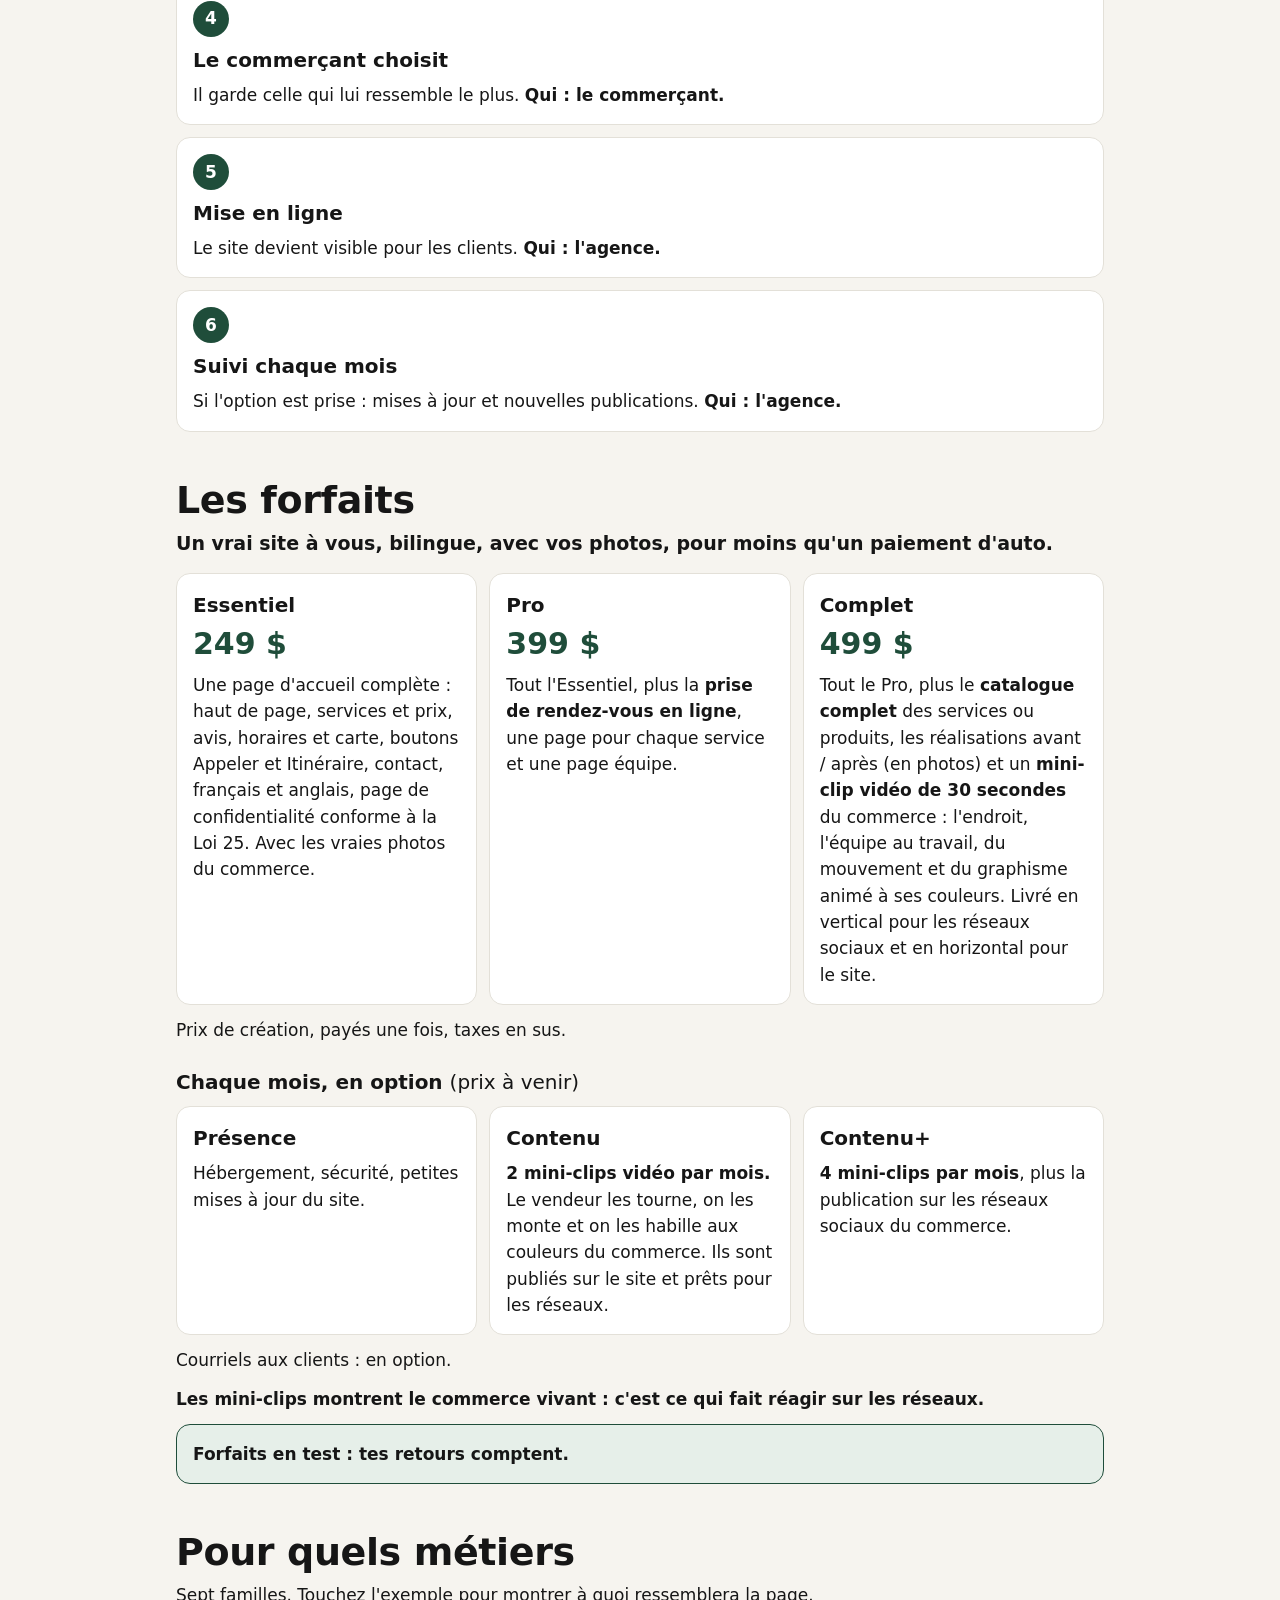
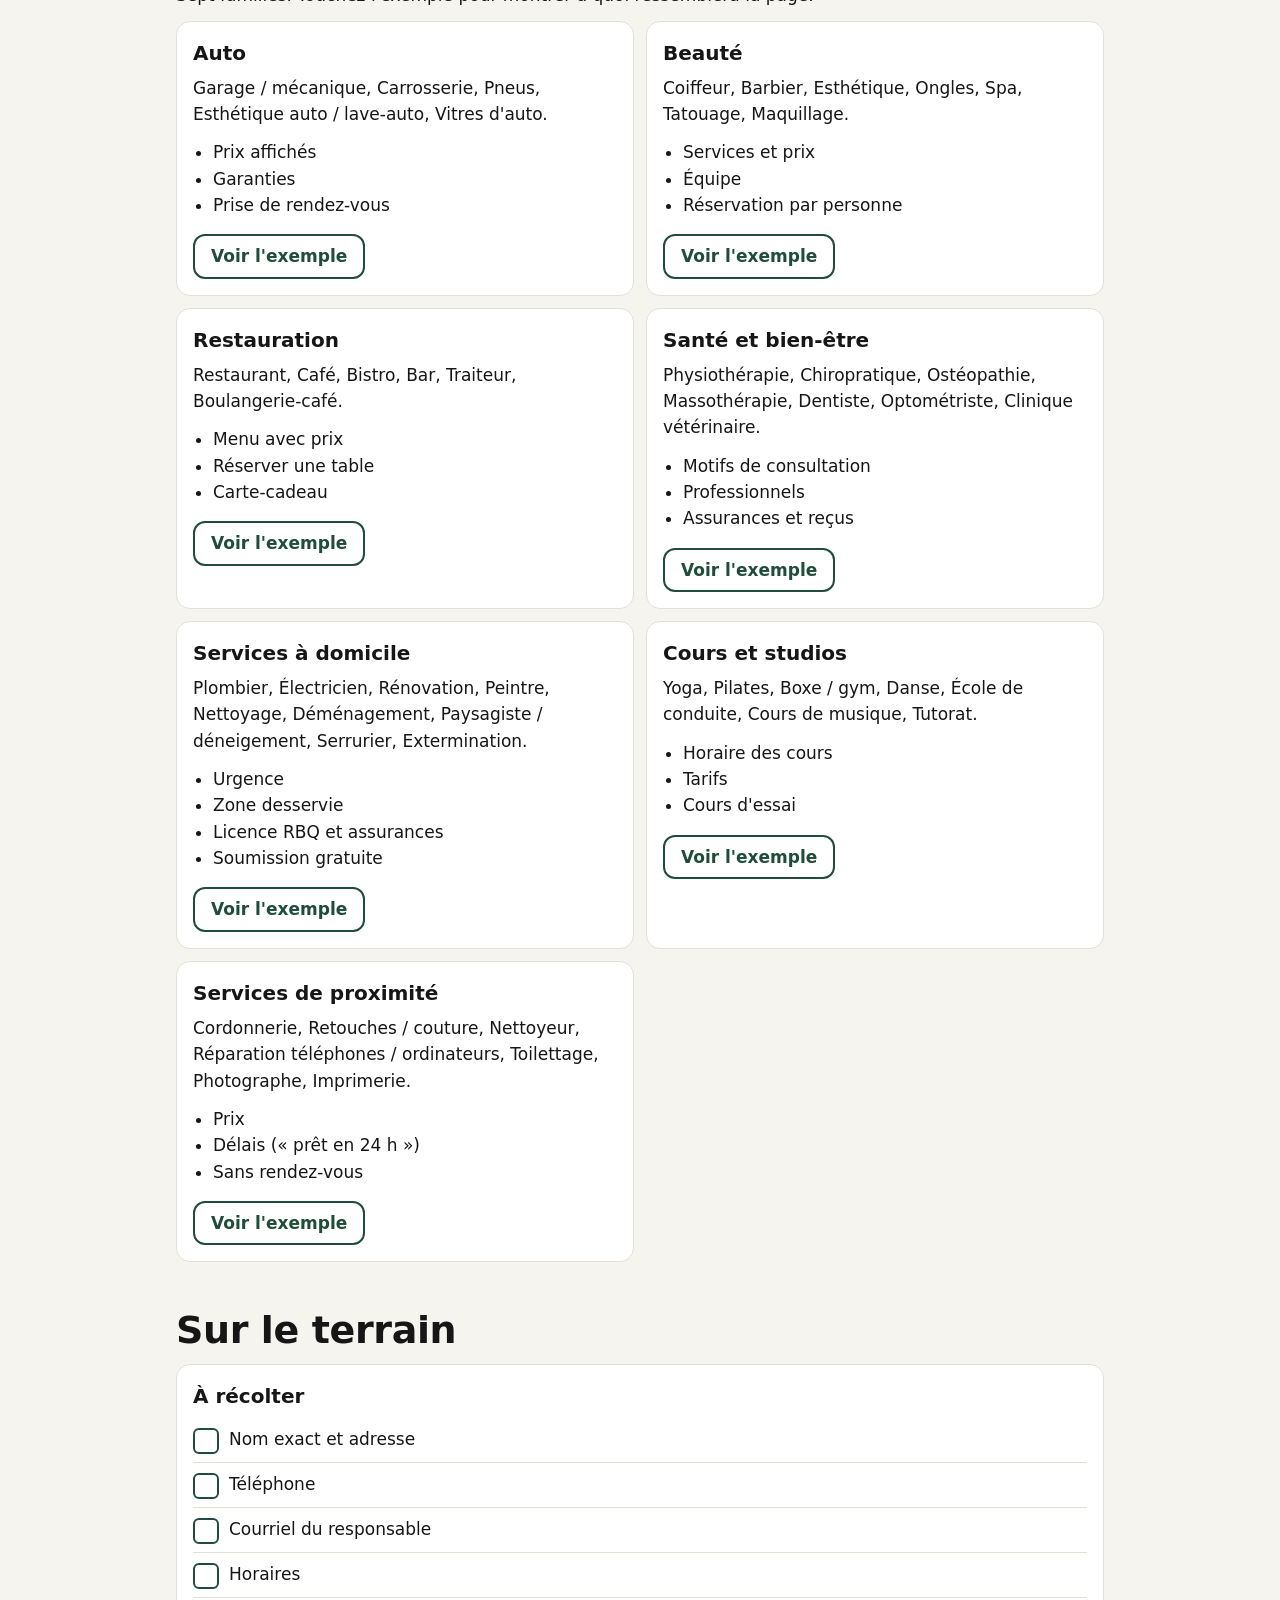
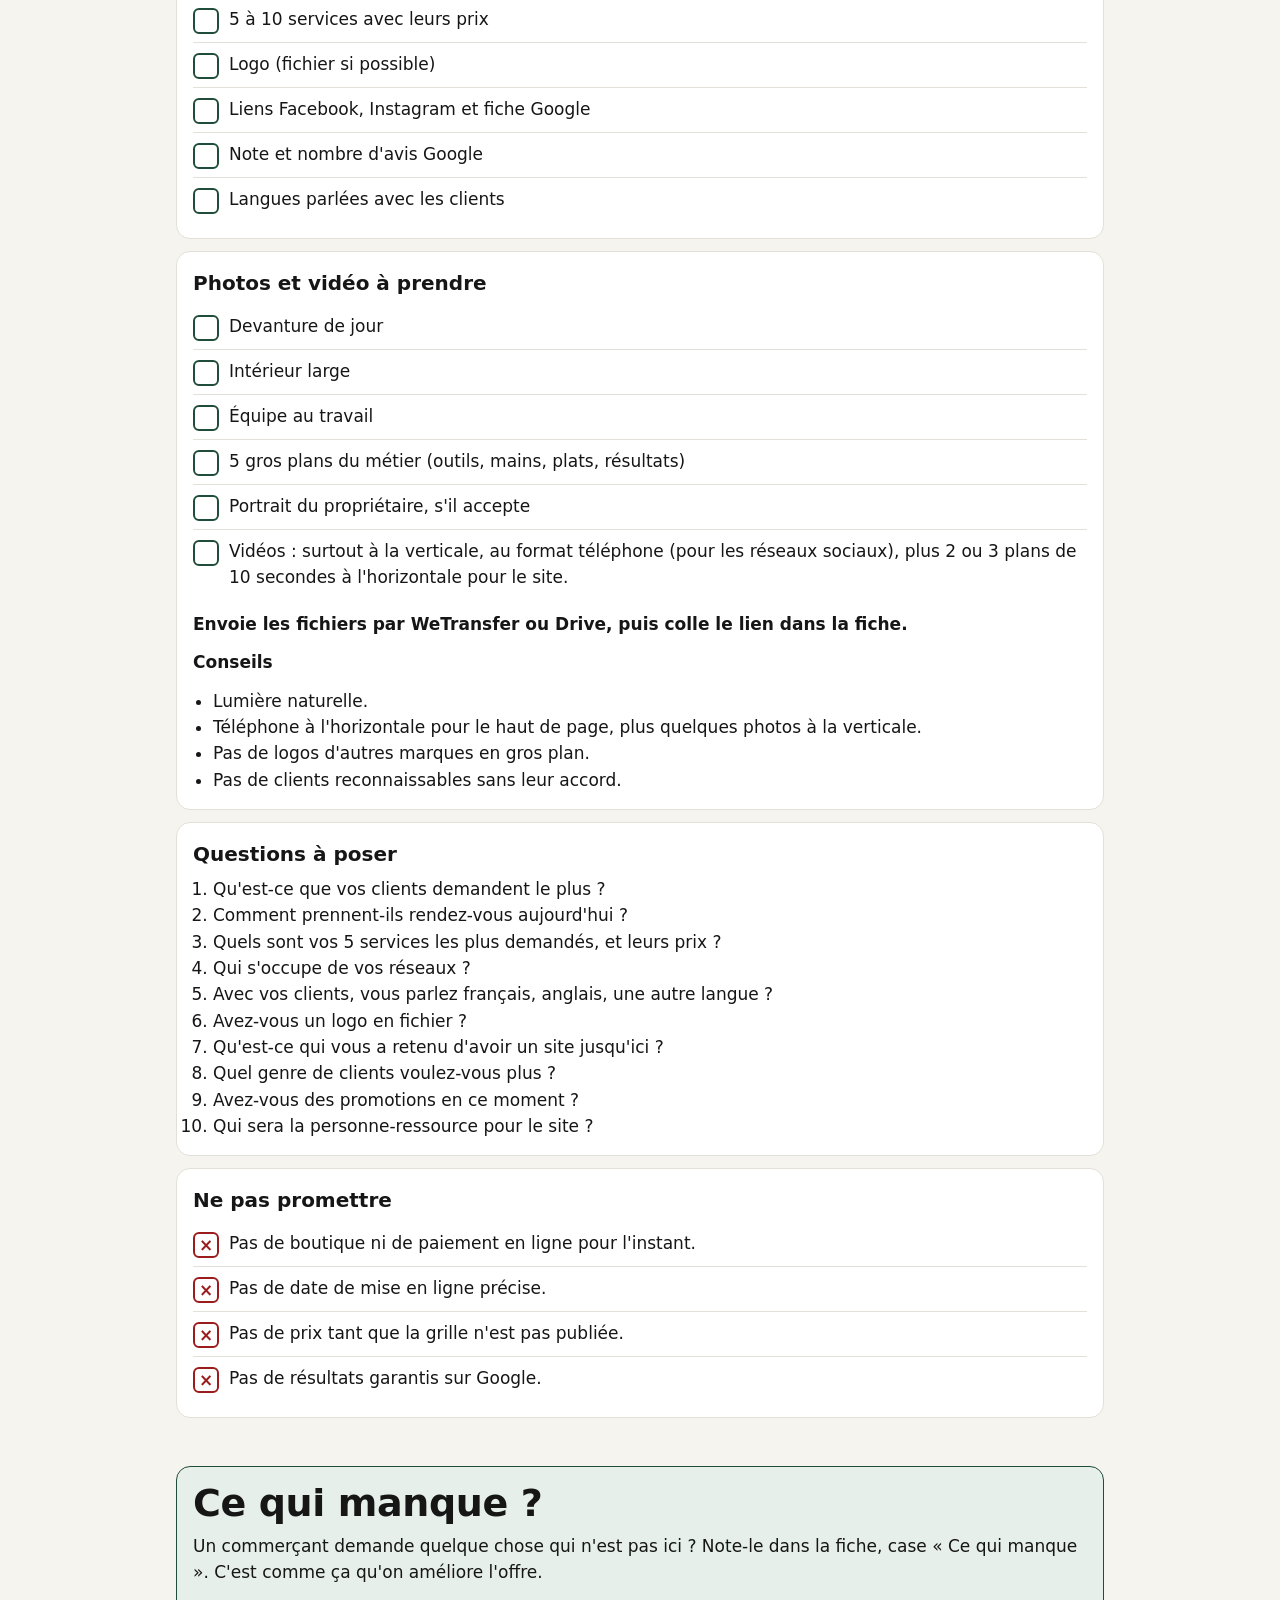
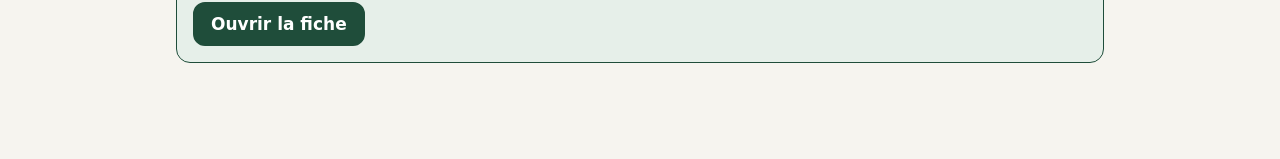
==== commit 91cf3bd7: "Vidéo dans l'offre (mini-clips, mensuels) et plusieurs fiches par téléphone Co-Authored-By: Claude O" ====
--- a/index.html
+++ b/index.html
@@ -52,10 +52,17 @@
   <div class="grille trois">
     <div class="carte"><h3>Essentiel</h3><p style="font-size:30px;font-weight:800;line-height:1.1;color:var(--accent,#1f4d3a)">249 $</p><p>Une page d'accueil complète : haut de page, services et prix, avis, horaires et carte, boutons Appeler et Itinéraire, contact, français et anglais, page de confidentialité conforme à la Loi 25. Avec les vraies photos du commerce.</p></div>
     <div class="carte"><h3>Pro</h3><p style="font-size:30px;font-weight:800;line-height:1.1;color:var(--accent,#1f4d3a)">399 $</p><p>Tout l'Essentiel, plus la <b>prise de rendez-vous en ligne</b>, une page pour chaque service et une page équipe.</p></div>
-    <div class="carte"><h3>Complet</h3><p style="font-size:30px;font-weight:800;line-height:1.1;color:var(--accent,#1f4d3a)">499 $</p><p>Tout le Pro, plus le <b>catalogue complet</b> des services ou produits, les réalisations avant / après et une vidéo de présentation.</p></div>
+    <div class="carte"><h3>Complet</h3><p style="font-size:30px;font-weight:800;line-height:1.1;color:var(--accent,#1f4d3a)">499 $</p><p>Tout le Pro, plus le <b>catalogue complet</b> des services ou produits, les réalisations avant / après (en photos) et un <b>mini-clip vidéo de 30 secondes</b> du commerce : l'endroit, l'équipe au travail, du mouvement et du graphisme animé à ses couleurs. Livré en vertical pour les réseaux sociaux et en horizontal pour le site.</p></div>
   </div>
   <p style="margin-top:12px">Prix de création, payés une fois, taxes en sus.</p>
-  <p style="margin-top:8px"><b>Chaque mois, en option (prix à venir) :</b> hébergement et petites mises à jour, contenu régulier, gestion des réseaux sociaux, courriels aux clients.</p>
+  <h3 style="margin-top:24px">Chaque mois, en option <span style="font-weight:400">(prix à venir)</span></h3>
+  <div class="grille trois" style="margin-top:8px">
+    <div class="carte"><h3>Présence</h3><p>Hébergement, sécurité, petites mises à jour du site.</p></div>
+    <div class="carte"><h3>Contenu</h3><p><b>2 mini-clips vidéo par mois.</b> Le vendeur les tourne, on les monte et on les habille aux couleurs du commerce. Ils sont publiés sur le site et prêts pour les réseaux.</p></div>
+    <div class="carte"><h3>Contenu+</h3><p><b>4 mini-clips par mois</b>, plus la publication sur les réseaux sociaux du commerce.</p></div>
+  </div>
+  <p style="margin-top:12px">Courriels aux clients : en option.</p>
+  <p style="margin-top:8px"><b>Les mini-clips montrent le commerce vivant : c'est ce qui fait réagir sur les réseaux.</b></p>
   <p class="note"><b>Forfaits en test : tes retours comptent.</b></p>
 </section>
 
